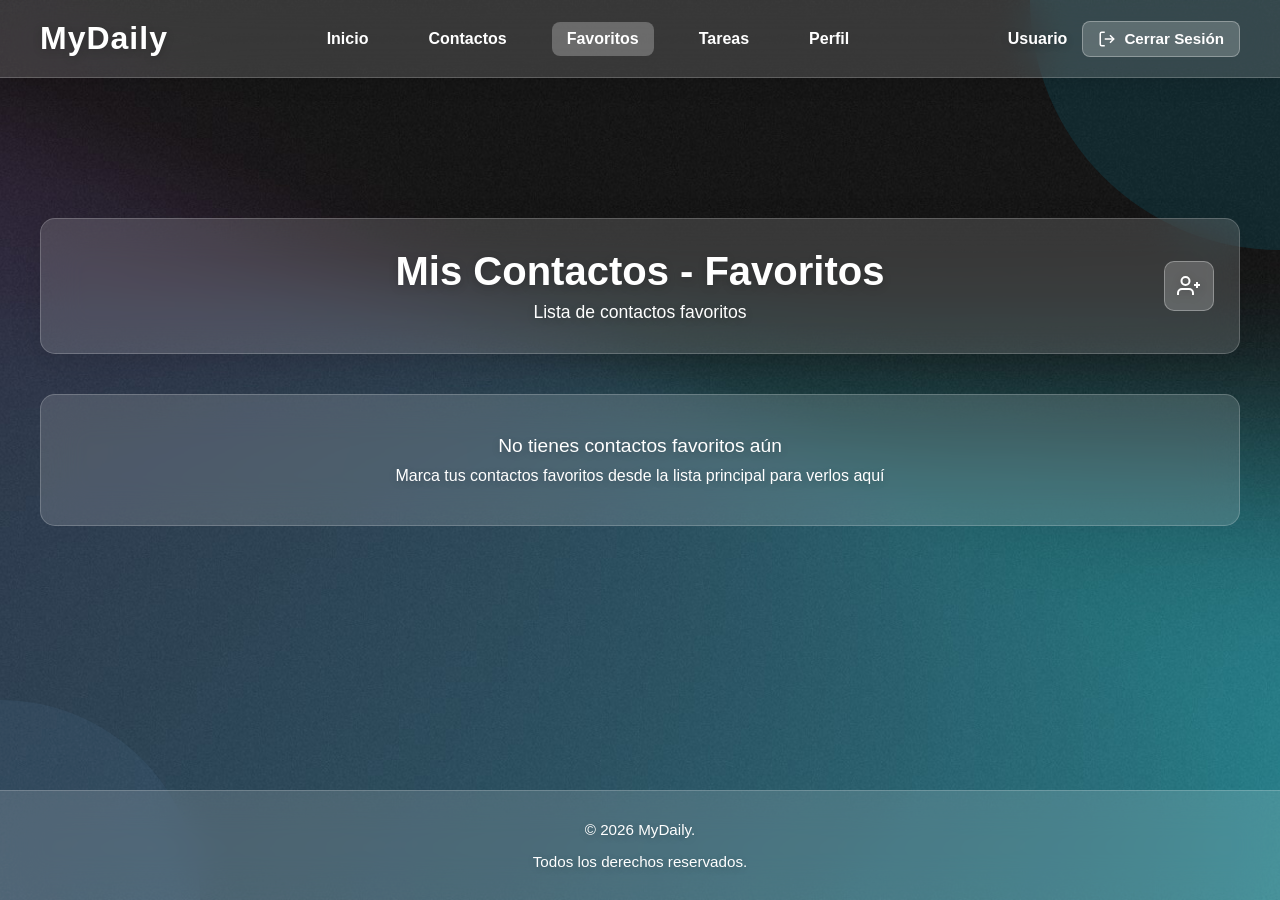
==== Index/favoritos.html @ 1e289e13 "feat: Se subio la seccion de favoritos" ====
<!DOCTYPE html>
<html lang="es">

<head>
    <meta charset="UTF-8">
    <meta name="viewport" content="width=device-width, initial-scale=1.0">
    <title>MyDaily - Principal</title>
    <link rel="icon" type="image/x-icon" href="../Images/Icono - Login.png">
    <link rel="stylesheet" href="../Styles/principal.css">
</head>

<body>
    <header class="header-principal">
        <div class="contenedor-header">
            <div class="logo">
                <h1>MyDaily</h1>
            </div>

            <nav class="navegacion">
                <a href="#principal.html" class="nav-link">Inicio</a>
                <a href="principal.html#seccion-contactos" class="nav-link">Contactos</a>
                <a href="favoritos.html" class="nav-link activo">Favoritos</a>
                <a href="#tareas" class="nav-link">Tareas</a>
                <a href="#perfil" class="nav-link">Perfil</a>
            </nav>

            <div class="usuario-info">
                <span class="nombre-usuario" id="nombreUsuario">Usuario</span>
                <button class="btn-cerrar-sesion" onclick="cerrarSesion()">
                    <svg width="20" height="20" viewBox="0 0 24 24" fill="none" stroke="currentColor" stroke-width="2">
                        <path d="M9 21H5a2 2 0 0 1-2-2V5a2 2 0 0 1 2-2h4"></path>
                        <polyline points="16 17 21 12 16 7"></polyline>
                        <line x1="21" y1="12" x2="9" y2="12"></line>
                    </svg>
                    Cerrar Sesión
                </button>
            </div>
        </div>
    </header>

    <main class="contenido-principal">
        <div class="contenedor-contenido">
            <section class="seccion-contactos">

                <div class="titulo-seccion">
                    <div class="titulo-texto">
                        <h2>Mis Contactos - Favoritos</h2>
                        <p>Lista de contactos favoritos</p>
                    </div>
                    <button class="btn-agregar-contacto" title="Agregar contacto"
                        onclick="window.location.href='nuevoContacto.html'">
                        <svg width="24" height="24" viewBox="0 0 24 24" fill="none" stroke="currentColor"
                            stroke-width="2">
                            <path d="M16 21v-2a4 4 0 0 0-4-4H5a4 4 0 0 0-4 4v2"></path>
                            <circle cx="8.5" cy="7" r="4"></circle>
                            <line x1="20" y1="8" x2="20" y2="14"></line>
                            <line x1="23" y1="11" x2="17" y2="11"></line>
                        </svg>
                    </button>
                </div>

                <div class="lista-contactos">
                    <div class="contacto-item">
                        <div class="contacto-avatar">
                            <img src="../Images/Contacto1.jpeg" alt="Sadie Sink" class="foto-contacto">
                        </div>
                        <div class="contacto-info">
                            <h3 class="contacto-nombre">Sadie Sink</h3>
                            <p class="contacto-telefono">+502 1234-5678</p>
                            <p class="contacto-email">sadie.sink@gmail.com</p>
                        </div>
                        <div class="contacto-acciones">
                            <button class="btn-accion" title="Ver detalles">
                                <svg width="20" height="20" viewBox="0 0 24 24" fill="none" stroke="currentColor"
                                    stroke-width="2">
                                    <path d="M1 12s4-8 11-8 11 8 11 8-4 8-11 8-11-8-11-8z"></path>
                                    <circle cx="12" cy="12" r="3"></circle>
                                </svg>
                            </button>
                        </div>
                    </div>

                    <div class="contacto-item">
                        <div class="contacto-avatar">
                            <img src="../Images/Contactos2.jpg" alt="Jefry Cruz" class="foto-contacto">
                        </div>
                        <div class="contacto-info">
                            <h3 class="contacto-nombre">Jefry Cruz</h3>
                            <p class="contacto-telefono">+502 2345-6789</p>
                            <p class="contacto-email">jefry.cruz@gmail.com</p>
                        </div>
                        <div class="contacto-acciones">
                            <button class="btn-accion" title="Ver detalles">
                                <svg width="20" height="20" viewBox="0 0 24 24" fill="none" stroke="currentColor"
                                    stroke-width="2">
                                    <path d="M1 12s4-8 11-8 11 8 11 8-4 8-11 8-11-8-11-8z"></path>
                                    <circle cx="12" cy="12" r="3"></circle>
                                </svg>
                            </button>
                        </div>
                    </div>

                    <div class="contacto-item">
                        <div class="contacto-avatar">
                            <img src="../Images/contacto4.jpg" alt="Roberto Rodriguez" class="foto-contacto">
                        </div>
                        <div class="contacto-info">
                            <h3 class="contacto-nombre">Roberto Rodriguez</h3>
                            <p class="contacto-telefono">+502 4567-8901</p>
                            <p class="contacto-email">roberto.rodriguez@gmail.com</p>
                        </div>
                        <div class="contacto-acciones">
                            <button class="btn-accion" title="Ver detalles">
                                <svg width="20" height="20" viewBox="0 0 24 24" fill="none" stroke="currentColor"
                                    stroke-width="2">
                                    <path d="M1 12s4-8 11-8 11 8 11 8-4 8-11 8-11-8-11-8z"></path>
                                    <circle cx="12" cy="12" r="3"></circle>
                                </svg>
                            </button>
                        </div>
                    </div>
                </div>
            </section>
        </div>
    </main>

    <footer class="footer-principal">
        <div class="contenedor-footer">
            <p>&copy; 2026 MyDaily.</p>
            <p>Todos los derechos reservados.</p>
        </div>
    </footer>

    <!-- Modal de Detalles del Contacto -->
    <div id="modalDetalles" class="modal-overlay" style="display: none;">
        <div class="modal-contenido">
            <button class="btn-cerrar-modal" onclick="cerrarModal()">
                <svg width="24" height="24" viewBox="0 0 24 24" fill="none" stroke="currentColor" stroke-width="2">
                    <line x1="18" y1="6" x2="6" y2="18"></line>
                    <line x1="6" y1="6" x2="18" y2="18"></line>
                </svg>
            </button>

            <h2>Detalles del Contacto</h2>

            <!-- Sección de imagen circular -->
            <div class="seccion-imagen">
                <div class="circulo-imagen">
                    <img id="modal-imagen" src="../Images/avatar-default.png" alt="Foto contacto">
                </div>
            </div>

            <!-- Datos del contacto -->
            <div class="contenedor-inputs">
                <div class="form-group">
                    <input type="text" class="entrada_texto" id="modal-nombre" readonly>
                    <label class="label-input-activo">Nombre</label>
                </div>

                <div class="form-group">
                    <input type="text" class="entrada_texto" id="modal-apellido" readonly>
                    <label class="label-input-activo">Apellido</label>
                </div>

                <div class="form-group">
                    <input type="tel" class="entrada_texto" id="modal-telefono" readonly>
                    <label class="label-input-activo">Teléfono</label>
                </div>

                <div class="form-group">
                    <input type="email" class="entrada_texto" id="modal-correo" readonly>
                    <label class="label-input-activo">Correo Electrónico</label>
                </div>

                <div class="form-group">
                    <input type="text" class="entrada_texto" id="modal-direccion" readonly>
                    <label class="label-input-activo">Dirección</label>
                </div>

                <div class="form-group">
                    <label class="label-input-date">Fecha de Registro</label>
                    <input type="date" class="entrada_texto" id="modal-fecha" readonly>
                </div>
            </div>

            <!-- Botones de acción -->
            <div class="contenedor-botones-modal">
                <button type="button" class="btn_editar_modal" onclick="editarContacto()">
                    <span class="bnt_texto">Editar</span>
                    <span class="btn_icono">
                        <i class="fa-solid fa-pen-to-square"></i>
                    </span>
                </button>

                <button type="button" class="btn_eliminar_modal" onclick="eliminarContacto()">
                    <span class="bnt_texto">Eliminar</span>
                    <span class="btn_icono">
                        <i class="fa-solid fa-trash"></i>
                    </span>
                </button>

                <button type="button" class="btn_favorito_modal" onclick="toggleFavorito()">
                    <span class="bnt_texto" id="texto-favorito">Agregar a Favoritos</span>
                    <span class="btn_icono">
                        <i class="fa-solid fa-star" id="icono-favorito"></i>
                    </span>
                </button>
            </div>
        </div>
    </div>

    <script src="../Scripts/datosUsuario.js"></script>
    <script src="../Scripts/favoritos.js"></script>
    <script src="../Scripts/detalleContacto.js"></script>
</body>

</html>
---- Styles/principal.css ----
* {
    margin: 0;
    padding: 0;
    box-sizing: border-box;
}

html {
    height: 100%;
}

body {
    font-family: 'Segoe UI', Tahoma, Geneva, Verdana, sans-serif;
    background-image: url('../Images/Fondo.jpeg');
    background-size: cover;
    background-position: center;
    background-repeat: no-repeat;
    background-attachment: fixed;
    min-height: 100vh;
    display: flex;
    flex-direction: column;
    position: relative;
    overflow-x: hidden;
}

body::before {
    content: '';
    position: fixed;
    width: min(500px, 40vw);
    height: min(500px, 40vw);
    background: rgba(13, 152, 186, 0.15);
    border-radius: 50%;
    top: -250px;
    right: -250px;
    animation: float 6s ease-in-out infinite;
    z-index: 0;
    pointer-events: none;
}

body::after {
    content: '';
    position: fixed;
    width: min(400px, 35vw);
    height: min(400px, 35vw);
    background: rgba(94, 129, 172, 0.12);
    border-radius: 50%;
    bottom: -200px;
    left: -200px;
    animation: float 8s ease-in-out infinite reverse;
    z-index: 0;
    pointer-events: none;
}

@keyframes float {
    0%, 100% { 
        transform: translateY(0) rotate(0deg); 
    }
    50% { 
        transform: translateY(-30px) rotate(10deg); 
    }
}

.header-principal {
    background: rgba(255, 255, 255, 0.15);
    backdrop-filter: blur(20px);
    border-bottom: 1px solid rgba(255, 255, 255, 0.2);
    padding: clamp(15px, 2vw, 20px) 0;
    position: sticky;
    top: 0;
    z-index: 1000;
    box-shadow: 0 4px 20px rgba(0, 0, 0, 0.1);
}

.contenedor-header {
    max-width: 1400px;
    margin: 0 auto;
    padding: 0 clamp(20px, 4vw, 40px);
    display: flex;
    justify-content: space-between;
    align-items: center;
    gap: 20px;
}

.logo h1 {
    font-size: clamp(1.5rem, 3vw, 2rem);
    font-weight: 800;
    color: white;
    text-shadow: 0 2px 10px rgba(0, 0, 0, 0.2);
    letter-spacing: 1px;
}

.navegacion {
    display: flex;
    gap: clamp(15px, 3vw, 30px);
}

.nav-link {
    color: white;
    text-decoration: none;
    font-weight: 600;
    font-size: clamp(0.9rem, 1.5vw, 1rem);
    padding: 8px 15px;
    border-radius: 8px;
    transition: all 0.3s ease;
    position: relative;
}

.nav-link:hover {
    background: rgba(255, 255, 255, 0.2);
    color: white;
}

.nav-link.activo {
    background: rgba(255, 255, 255, 0.25);
    color: white;
}

.usuario-info {
    display: flex;
    align-items: center;
    gap: 15px;
}

.nombre-usuario {
    color: white;
    font-weight: 600;
    font-size: clamp(0.9rem, 1.5vw, 1rem);
    text-shadow: 0 2px 8px rgba(0, 0, 0, 0.2);
}

.btn-cerrar-sesion {
    display: flex;
    align-items: center;
    gap: 8px;
    background: rgba(255, 255, 255, 0.2);
    color: white;
    border: 1px solid rgba(255, 255, 255, 0.3);
    padding: 8px 15px;
    border-radius: 8px;
    font-size: clamp(0.85rem, 1.3vw, 0.95rem);
    font-weight: 600;
    cursor: pointer;
    transition: all 0.3s ease;
}

.btn-cerrar-sesion:hover {
    background: rgba(255, 255, 255, 0.3);
    border-color: rgba(255, 255, 255, 0.5);
    transform: translateY(-2px);
}

.btn-cerrar-sesion svg {
    width: 18px;
    height: 18px;
}

.contenido-principal {
    position: relative;
    z-index: 1;
    padding: clamp(30px, 5vw, 60px) 0;
    flex: 1 0 auto;
}

.contenedor-contenido {
    max-width: 1400px;
    margin: 0 auto;
    padding: 0 clamp(20px, 4vw, 40px);
}

.bienvenida {
    text-align: center;
    margin-bottom: clamp(40px, 6vw, 60px);
    background: rgba(255, 255, 255, 0.15);
    backdrop-filter: blur(20px);
    padding: clamp(30px, 4vw, 40px);
    border-radius: 20px;
    border: 1px solid rgba(255, 255, 255, 0.2);
    box-shadow: 0 8px 32px rgba(0, 0, 0, 0.1);
}

.bienvenida h2 {
    font-size: clamp(2rem, 4vw, 3rem);
    color: white;
    margin-bottom: 10px;
    font-weight: 700;
    text-shadow: 0 2px 10px rgba(0, 0, 0, 0.2);
}

.bienvenida p {
    font-size: clamp(1rem, 2vw, 1.2rem);
    color: white;
    text-shadow: 0 2px 8px rgba(0, 0, 0, 0.2);
}

.grid-contenido {
    display: grid;
    grid-template-columns: repeat(auto-fit, minmax(280px, 1fr));
    gap: clamp(20px, 3vw, 30px);
    margin-top: 30px;
}

.tarjeta {
    background: rgba(255, 255, 255, 0.15);
    backdrop-filter: blur(20px);
    padding: clamp(25px, 4vw, 35px);
    border-radius: 15px;
    border: 1px solid rgba(255, 255, 255, 0.2);
    box-shadow: 0 8px 32px rgba(0, 0, 0, 0.1);
    transition: all 0.3s ease;
    cursor: pointer;
}

.tarjeta:hover {
    transform: translateY(-5px);
    box-shadow: 0 12px 40px rgba(13, 152, 186, 0.2);
    border-color: rgba(13, 152, 186, 0.3);
}

.tarjeta h3 {
    font-size: clamp(1.3rem, 2.5vw, 1.6rem);
    color: white;
    margin-bottom: 10px;
    font-weight: 700;
    text-shadow: 0 2px 8px rgba(0, 0, 0, 0.2);
}

.tarjeta p {
    color: white;
    font-size: clamp(0.95rem, 1.5vw, 1.05rem);
    line-height: 1.5;
    text-shadow: 0 2px 8px rgba(0, 0, 0, 0.2);
}

.footer-principal {
    background: rgba(255, 255, 255, 0.15);
    backdrop-filter: blur(20px);
    border-top: 1px solid rgba(255, 255, 255, 0.2);
    padding: clamp(20px, 3vw, 30px) 0 0 0;
    position: relative;
    z-index: 1;
    width: 100%;
    margin-top: auto;
    flex-shrink: 0;
}

.contenedor-footer {
    max-width: 1400px;
    margin: 0 auto;
    padding: 0 clamp(20px, 4vw, 40px) clamp(20px, 3vw, 30px) clamp(20px, 4vw, 40px);
    display: flex;
    flex-direction: column;
    justify-content: center;
    align-items: center;
    text-align: center;
    gap: 15px;
}

.contenedor-footer p {
    color: white;
    font-size: clamp(0.85rem, 1.3vw, 0.95rem);
    font-weight: 500;
    text-shadow: 0 2px 8px rgba(0, 0, 0, 0.2);
}

@media (max-width: 968px) {
    .contenedor-header {
        flex-direction: column;
        align-items: stretch;
        gap: 15px;
    }
    
    .logo {
        text-align: center;
    }
    
    .navegacion {
        justify-content: center;
        flex-wrap: wrap;
    }
    
    .usuario-info {
        justify-content: center;
        flex-wrap: wrap;
    }
    
    .contenedor-footer {
        flex-direction: column;
        text-align: center;
    }
}

@media (max-width: 480px) {
    .navegacion {
        flex-direction: column;
        width: 100%;
    }
    
    .nav-link {
        text-align: center;
        padding: 10px;
    }
    
    .grid-contenido {
        grid-template-columns: 1fr;
    }
}

.seccion-contactos {
    margin-top: clamp(50px, 7vw, 80px);
}

.titulo-seccion {
    text-align: center;
    margin-bottom: clamp(30px, 5vw, 40px);
    background: rgba(255, 255, 255, 0.15);
    backdrop-filter: blur(20px);
    padding: clamp(25px, 3vw, 30px);
    border-radius: 15px;
    border: 1px solid rgba(255, 255, 255, 0.2);
    box-shadow: 0 8px 32px rgba(0, 0, 0, 0.1);
    display: flex;
    justify-content: center;
    align-items: center;
    gap: 20px;
    position: relative;
}

.titulo-texto {
    flex: 1;
    text-align: center;
}

.titulo-seccion h2 {
    font-size: clamp(1.8rem, 3.5vw, 2.5rem);
    color: white;
    margin-bottom: 8px;
    font-weight: 700;
    text-shadow: 0 2px 10px rgba(0, 0, 0, 0.2);
}

.titulo-seccion p {
    font-size: clamp(0.95rem, 1.5vw, 1.1rem);
    color: white;
    text-shadow: 0 2px 8px rgba(0, 0, 0, 0.2);
}

.btn-agregar-contacto {
    background: rgba(255, 255, 255, 0.2);
    border: 1px solid rgba(255, 255, 255, 0.3);
    color: white;
    padding: 12px;
    border-radius: 10px;
    cursor: pointer;
    transition: all 0.3s ease;
    display: flex;
    align-items: center;
    justify-content: center;
    flex-shrink: 0;
    position: absolute;
    right: clamp(25px, 3vw, 0px);
}

.btn-agregar-contacto:hover {
    background: rgba(255, 255, 255, 0.3);
    border-color: rgba(255, 255, 255, 0.5);
    transform: scale(1.05);
}

.btn-accion:active {
    transform: scale(0.95);
}

.btn-agregar-contacto svg {
    color: white;
    filter: drop-shadow(0 2px 4px rgba(0, 0, 0, 0.2));
}

.lista-contactos {
    display: flex;
    flex-direction: column;
    gap: clamp(15px, 2.5vw, 20px);
}

.contacto-item {
    background: rgba(255, 255, 255, 0.15);
    backdrop-filter: blur(20px);
    padding: clamp(20px, 3vw, 25px);
    border-radius: 15px;
    border: 1px solid rgba(255, 255, 255, 0.2);
    box-shadow: 0 8px 32px rgba(0, 0, 0, 0.1);
    display: flex;
    align-items: center;
    gap: clamp(15px, 2.5vw, 20px);
    transition: all 0.3s ease;
}

.contacto-item:hover {
    transform: translateY(-3px);
    box-shadow: 0 12px 40px rgba(13, 152, 186, 0.2);
    border-color: rgba(13, 152, 186, 0.3);
}

.contacto-avatar {
    background: rgba(255, 255, 255, 0.2);
    border-radius: 50%;
    padding: 0;
    display: flex;
    align-items: center;
    justify-content: center;
    flex-shrink: 0;
    width: 64px;
    height: 64px;
    overflow: hidden;
}

.foto-contacto {
    width: 100%;
    height: 100%;
    object-fit: cover;
    border-radius: 50%;
}

.contacto-info {
    flex: 1;
    min-width: 0;
}

.contacto-nombre {
    font-size: clamp(1.1rem, 2vw, 1.3rem);
    color: white;
    margin-bottom: 6px;
    font-weight: 700;
    text-shadow: 0 2px 8px rgba(0, 0, 0, 0.2);
    overflow: hidden;
    text-overflow: ellipsis;
    white-space: nowrap;
}

.contacto-telefono,
.contacto-email {
    font-size: clamp(0.9rem, 1.4vw, 1rem);
    color: white;
    margin-bottom: 4px;
    text-shadow: 0 2px 6px rgba(0, 0, 0, 0.2);
    overflow: hidden;
    text-overflow: ellipsis;
    white-space: nowrap;
}

.contacto-acciones {
    display: flex;
    gap: 10px;
    flex-shrink: 0;
}

.btn-accion {
    background: rgba(255, 255, 255, 0.2);
    border: 1px solid rgba(255, 255, 255, 0.3);
    color: white;
    padding: 14px;
    border-radius: 10px;
    cursor: pointer;
    transition: all 0.3s ease;
    display: flex;
    align-items: center;
    justify-content: center;
}

.btn-accion:hover {
    background: rgba(255, 255, 255, 0.3);
    border-color: rgba(255, 255, 255, 0.5);
    transform: scale(1.05);
}

.btn-accion:active {
    transform: scale(0.95);
}

.btn-accion svg {
    color: white;
    filter: drop-shadow(0 2px 4px rgba(0, 0, 0, 0.2));
}

@media (max-width: 768px) {
    .titulo-seccion {
        flex-direction: column;
        text-align: center;
    }
    
    .titulo-texto {
        text-align: center;
    }
    
    .btn-agregar-contacto {
        position: static;
    }
    
    .contacto-item {
        flex-direction: column;
        text-align: center;
        align-items: center;
    }
    
    .contacto-info {
        width: 100%;
        text-align: center;
    }
    
    .contacto-nombre,
    .contacto-telefono,
    .contacto-email {
        white-space: normal;
    }
    
    .contacto-acciones {
        width: 100%;
        justify-content: center;
    }
}

@media (max-width: 480px) {
    .contacto-acciones {
        flex-direction: column;
        width: 100%;
    }
    
    .btn-accion {
        width: 100%;
        padding: 12px;
    }
}

/* Modal de Detalles */
.modal-overlay {
    position: fixed;
    top: 0;
    left: 0;
    width: 100%;
    height: 100%;
    background: rgba(0, 0, 0, 0.6);
    backdrop-filter: blur(5px);
    z-index: 9999;
    display: flex;
    justify-content: center;
    align-items: center;
    padding: 20px;
    animation: fadeIn 0.3s ease;
}

@keyframes fadeIn {
    from {
        opacity: 0;
    }
    to {
        opacity: 1;
    }
}

.modal-contenido {
    background: rgba(255, 255, 255, 0.15);
    backdrop-filter: blur(20px);
    padding: clamp(30px, 5vw, 40px);
    border-radius: 15px;
    border: 1px solid rgba(255, 255, 255, 0.2);
    box-shadow: 0 8px 32px rgba(0, 0, 0, 0.2);
    max-width: 600px;
    width: 100%;
    max-height: 90vh;
    overflow-y: auto;
    position: relative;
    animation: slideUp 0.3s ease;
}

@keyframes slideUp {
    from {
        transform: translateY(50px);
        opacity: 0;
    }
    to {
        transform: translateY(0);
        opacity: 1;
    }
}

.btn-cerrar-modal {
    position: absolute;
    top: 15px;
    right: 15px;
    background: rgba(255, 255, 255, 0.2);
    border: 1px solid rgba(255, 255, 255, 0.3);
    color: white;
    width: 40px;
    height: 40px;
    border-radius: 50%;
    cursor: pointer;
    display: flex;
    align-items: center;
    justify-content: center;
    transition: all 0.3s ease;
}

.btn-cerrar-modal:hover {
    background: rgba(255, 255, 255, 0.3);
    transform: rotate(90deg);
}

.modal-contenido h2 {
    color: white;
    margin-bottom: 30px;
    padding-bottom: 15px;
    border-bottom: 2px solid rgba(255, 255, 255, 0.3);
    font-size: clamp(1.8rem, 4vw, 2rem);
    font-weight: 700;
    text-shadow: 0 2px 8px rgba(0, 0, 0, 0.2);
    text-align: center;
}

.seccion-imagen {
    display: flex;
    flex-direction: column;
    align-items: center;
    gap: 20px;
    margin-bottom: 35px;
}

.circulo-imagen {
    width: 120px;
    height: 120px;
    border-radius: 50%;
    overflow: hidden;
    border: 3px solid rgba(255, 255, 255, 0.5);
    box-shadow: 0 8px 20px rgba(0, 0, 0, 0.2);
    background: rgba(255, 255, 255, 0.1);
    display: flex;
    align-items: center;
    justify-content: center;
}

.circulo-imagen img {
    width: 100%;
    height: 100%;
    object-fit: cover;
    object-position: center;
    display: block;
}

.contenedor-inputs {
    display: flex;
    flex-direction: column;
    gap: 20px;
    margin-bottom: 30px;
}

.form-group {
    display: flex;
    flex-direction: column;
    position: relative;
    padding-top: 8px;
    height: 68px;
}

.entrada_texto {
    border: 2px solid rgba(255, 255, 255, 0.4);
    border-radius: 10px;
    background: rgba(255, 255, 255, 0.1);
    padding: 12px 15px;
    font-size: 1rem;
    color: white;
    transition: all 0.3s ease;
    font-weight: 500;
    height: 100%;
    width: 100%;
}

.entrada_texto:read-only {
    cursor: default;
    background: rgba(255, 255, 255, 0.05);
}

.label-input-activo {
    position: absolute;
    left: 15px;
    top: 0;
    font-size: 0.85rem;
    color: white;
    background: rgba(13, 152, 186, 0.8);
    padding: 2px 8px;
    border-radius: 5px;
    pointer-events: none;
    white-space: nowrap;
}

.label-input-date {
    position: absolute;
    left: 15px;
    top: 0;
    font-size: 0.85rem;
    color: white;
    background: rgba(13, 152, 186, 0.8);
    padding: 2px 8px;
    border-radius: 5px;
    pointer-events: none;
    white-space: nowrap;
}

input[type="date"].entrada_texto {
    padding-top: 18px;
    color-scheme: dark;
}

.contenedor-botones-modal {
    display: flex;
    gap: 15px;
    justify-content: center;
    margin-top: 10px;
}

.btn_editar_modal,
.btn_eliminar_modal {
    position: relative;
    width: 180px;
    height: 50px;
    cursor: pointer;
    display: flex;
    align-items: center;
    justify-content: flex-start;
    border: 2px solid rgba(255, 255, 255, 0.5);
    backdrop-filter: blur(10px);
    border-radius: 10px;
    overflow: hidden;
    padding-left: 20px;
    gap: 10px;
    transition: all 0.3s ease;
    font-family: inherit;
}

.btn_editar_modal {
    background: rgba(13, 152, 186, 0.3);
}

.btn_eliminar_modal {
    background: rgba(220, 53, 69, 0.3);
}

.btn_editar_modal:hover {
    background: rgba(13, 152, 186, 0.5);
    border-color: rgba(255, 255, 255, 0.7);
    transform: translateY(-2px);
    box-shadow: 0 5px 15px rgba(13, 152, 186, 0.3);
}

.btn_eliminar_modal:hover {
    background: rgba(220, 53, 69, 0.5);
    border-color: rgba(255, 255, 255, 0.7);
    transform: translateY(-2px);
    box-shadow: 0 5px 15px rgba(220, 53, 69, 0.3);
}

.btn_editar_modal:active,
.btn_eliminar_modal:active {
    transform: translateY(2px);
}

.bnt_texto {
    color: white;
    font-weight: 600;
    font-size: 1rem;
    z-index: 1;
    transition: all 0.3s ease;
    text-shadow: 0 1px 3px rgba(0, 0, 0, 0.3);
}

.btn_icono {
    position: absolute;
    right: 0;
    height: 100%;
    width: 50px;
    background: rgba(255, 255, 255, 0.2);
    display: flex;
    align-items: center;
    justify-content: center;
    transition: all 0.3s ease;
}

.btn_icono i {
    color: white;
    font-size: 20px;
    filter: drop-shadow(0 1px 2px rgba(0, 0, 0, 0.3));
}

.btn_editar_modal:hover .bnt_texto,
.btn_eliminar_modal:hover .bnt_texto {
    color: transparent;
}

.btn_editar_modal:hover .btn_icono,
.btn_eliminar_modal:hover .btn_icono {
    width: 100%;
    background: rgba(255, 255, 255, 0.3);
}

/* Scrollbar del modal */
.modal-contenido::-webkit-scrollbar {
    width: 8px;
}

.modal-contenido::-webkit-scrollbar-track {
    background: rgba(255, 255, 255, 0.1);
    border-radius: 4px;
}

.modal-contenido::-webkit-scrollbar-thumb {
    background: rgba(255, 255, 255, 0.3);
    border-radius: 4px;
}

.modal-contenido::-webkit-scrollbar-thumb:hover {
    background: rgba(255, 255, 255, 0.5);
}

/* Responsive */
@media (max-width: 768px) {
    .contenedor-botones-modal {
        flex-direction: column;
        align-items: center;
    }

    .btn_editar_modal,
    .btn_eliminar_modal {
        width: 100%;
    }

    .circulo-imagen {
        width: 100px;
        height: 100px;
    }
}

.btn_favorito_modal {
    position: relative;
    width: 180px;
    height: 50px;
    cursor: pointer;
    display: flex;
    align-items: center;
    justify-content: flex-start;
    border: 2px solid rgba(255, 255, 255, 0.5);
    backdrop-filter: blur(10px);
    border-radius: 10px;
    overflow: hidden;
    padding-left: 20px;
    gap: 10px;
    transition: all 0.3s ease;
    font-family: inherit;
    background: rgba(255, 193, 7, 0.3);
}

.btn_favorito_modal:hover {
    background: rgba(255, 193, 7, 0.5);
    border-color: rgba(255, 255, 255, 0.7);
    transform: translateY(-2px);
    box-shadow: 0 5px 15px rgba(255, 193, 7, 0.3);
}
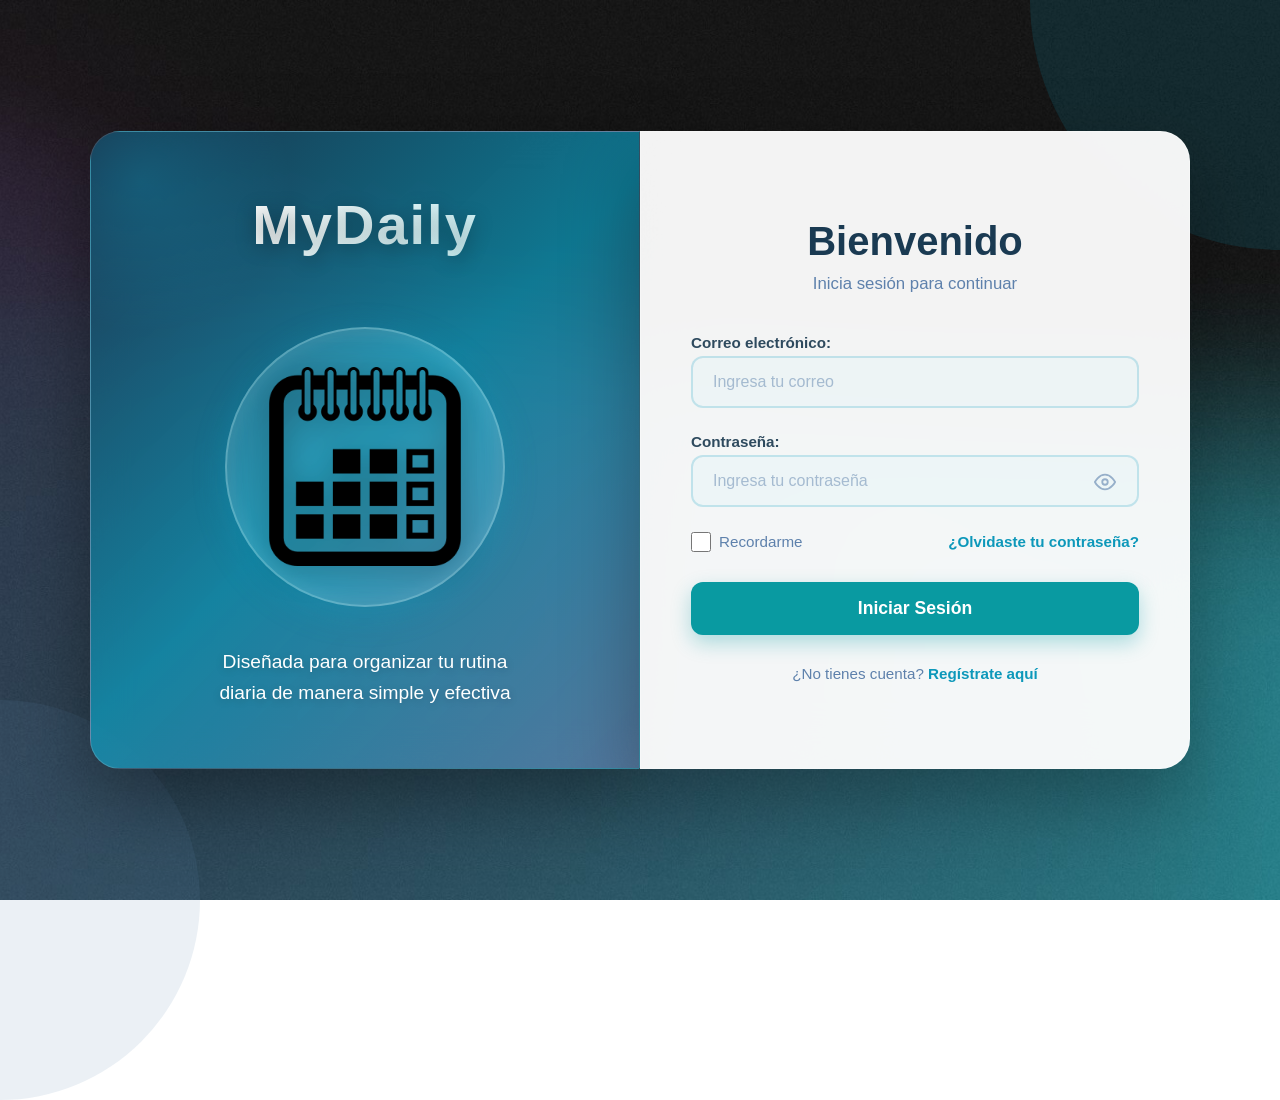
==== commit 1767346d: "feat: Se subieron los archivos para trabajar el perfil" ====
--- a/Index/favoritos.html
+++ b/Index/favoritos.html
@@ -4,7 +4,7 @@
 <head>
     <meta charset="UTF-8">
     <meta name="viewport" content="width=device-width, initial-scale=1.0">
-    <title>MyDaily - Principal</title>
+    <title>MyDaily - Contactos Favoritos</title>
     <link rel="icon" type="image/x-icon" href="../Images/Icono - Login.png">
     <link rel="stylesheet" href="../Styles/principal.css">
 </head>
@@ -20,8 +20,8 @@
                 <a href="#principal.html" class="nav-link">Inicio</a>
                 <a href="principal.html#seccion-contactos" class="nav-link">Contactos</a>
                 <a href="favoritos.html" class="nav-link activo">Favoritos</a>
-                <a href="#tareas" class="nav-link">Tareas</a>
-                <a href="#perfil" class="nav-link">Perfil</a>
+                <a href="tareas.html" class="nav-link">Lista de Tareas</a>
+                <a href="perfilUsuario.html" class="nav-link">Perfil</a>
             </nav>
 
             <div class="usuario-info">
@@ -209,7 +209,7 @@
         </div>
     </div>
 
-    <script src="../Scripts/datosUsuario.js"></script>
+    <script src="../Scripts/principal.js"></script>
     <script src="../Scripts/favoritos.js"></script>
     <script src="../Scripts/detalleContacto.js"></script>
 </body>
